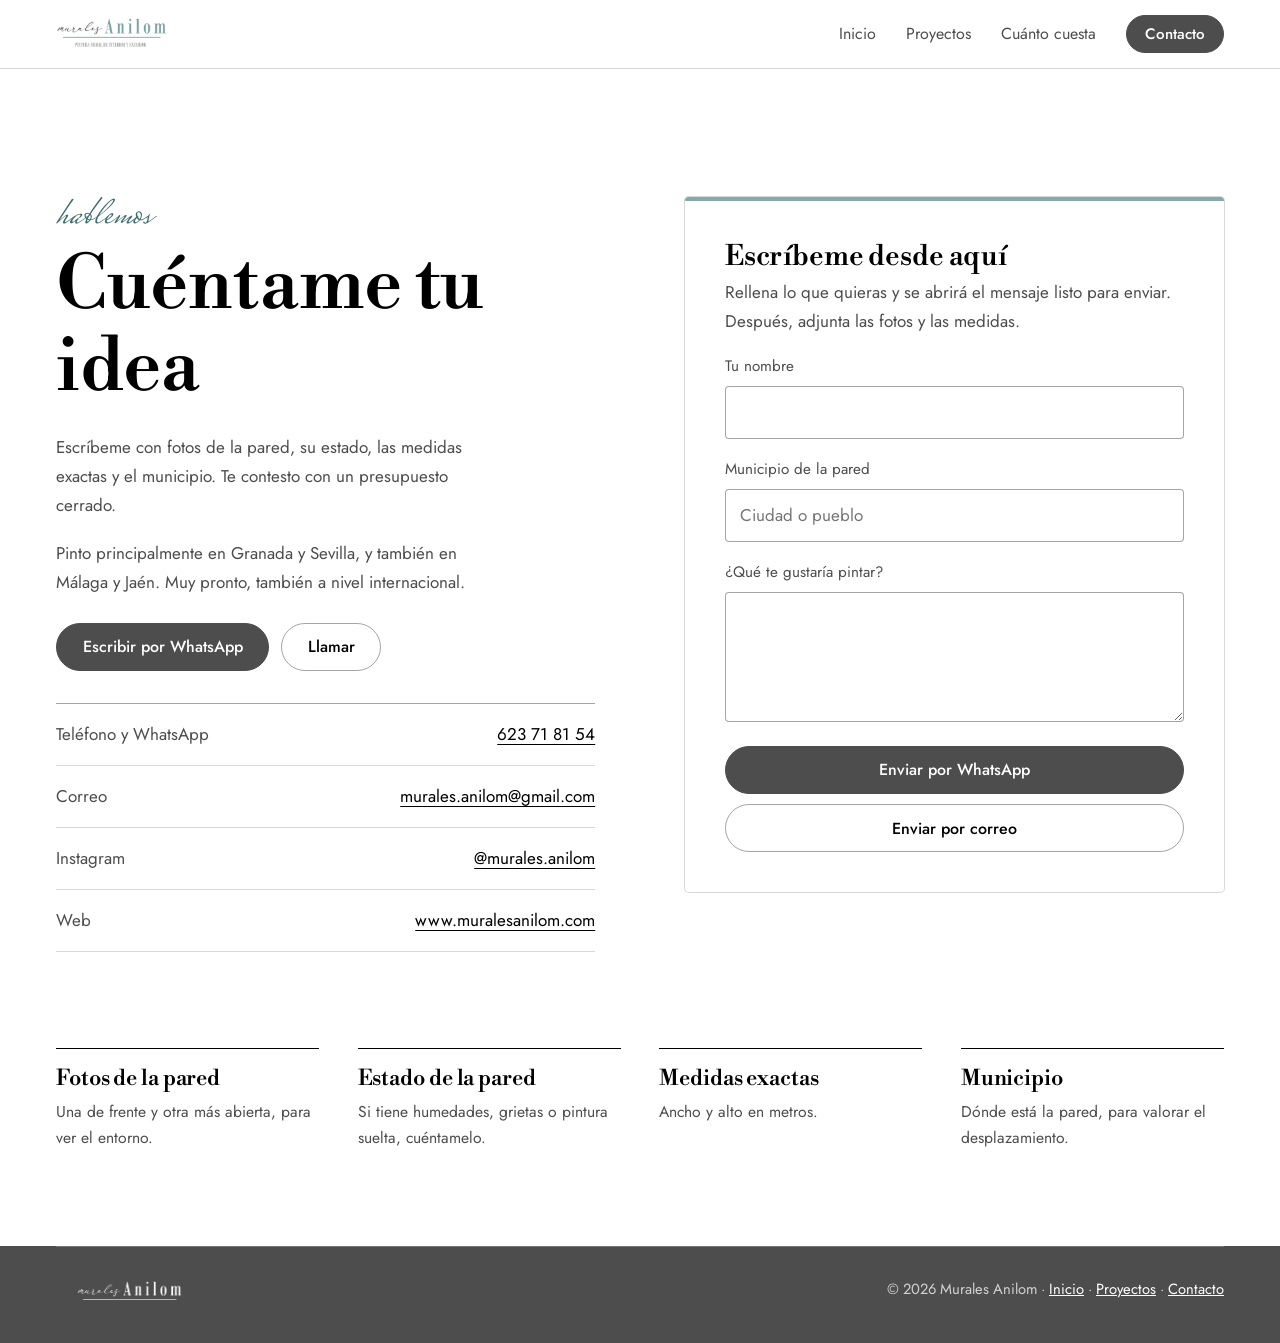
==== contacto/index.html @ 43f6f58d "Añadir web de Murales Anilom Co-Authored-By: Claude Opus 5.5 <noreply@anthropic.com>" ====
<!DOCTYPE html>
<html lang="es">
<head>
<meta charset="utf-8">
<meta name="viewport" content="width=device-width, initial-scale=1, viewport-fit=cover">
<meta name="color-scheme" content="light">
<title>Contacto · Murales Anilom</title>
<meta name="description" content="Pide presupuesto para tu mural en Granada, Sevilla, Málaga o Jaén: escribe por WhatsApp con fotos de la pared, su estado, las medidas exactas y el municipio.">
<link rel="canonical" href="https://www.muralesanilom.com/contacto/">
<meta property="og:type" content="website">
<meta property="og:locale" content="es_ES">
<meta property="og:site_name" content="Murales Anilom">
<meta property="og:title" content="Contacto · Murales Anilom">
<meta property="og:description" content="Pide presupuesto para tu mural en Granada, Sevilla, Málaga o Jaén: escribe por WhatsApp con fotos de la pared, su estado, las medidas exactas y el municipio.">
<meta property="og:url" content="https://www.muralesanilom.com/contacto/">
<meta property="og:image" content="https://www.muralesanilom.com/img/og.jpg">
<meta name="twitter:card" content="summary_large_image">
<link rel="icon" href="/favicon.ico" sizes="any">
<link rel="icon" type="image/png" sizes="32x32" href="/favicon-32.png">
<link rel="apple-touch-icon" href="/apple-touch-icon.png">
<link rel="preconnect" href="https://fonts.googleapis.com">
<link rel="preconnect" href="https://fonts.gstatic.com" crossorigin>
<link href="https://fonts.googleapis.com/css2?family=Libre+Bodoni:wght@400;500;600;700&family=Jost:wght@300;400;500;600&family=Mrs+Saint+Delafield&display=swap" rel="stylesheet">
<link rel="stylesheet" href="/assets/styles.css">
</head>
<body data-page="contacto">
<noscript><p style="padding:20px;text-align:center">Para ver las fotos y usar la calculadora necesitas activar JavaScript.</p></noscript>
<header class="site-header">
  <div class="wrap header-in">
    <a class="brand" href="/" aria-label="Murales Anilom, inicio">
      <img src="/img/logo.webp" alt="Murales Anilom · pintura mural de interior y exterior" width="110" height="38">
    </a>
    <button class="menu-btn" type="button" aria-expanded="false" aria-controls="nav">Menú</button>
    <nav class="nav" id="nav" aria-label="Principal">
      <a class="nav-link" href="/" data-nav="inicio">Inicio</a>
      <a class="nav-link" href="/proyectos/" data-nav="proyectos">Proyectos</a>
      <a class="nav-link" href="/#precio" data-nav="precio">Cuánto cuesta</a>
      <a class="btn btn-small" href="/contacto/" data-nav="contacto">Contacto</a>
    </nav>
  </div>
</header>
<main>
<div class="page" id="page-contacto">
  <section class="section" style="padding-bottom:clamp(48px,6vw,80px)">
    <div class="wrap">
      <div class="contact-page">
        <div>
          <span class="script" style="font-size:2.6rem;display:block;margin-bottom:6px" aria-hidden="true">hablemos</span>
          <h1 class="page-title" style="max-width:10ch">Cuéntame tu idea</h1>
          <p style="margin-top:24px;max-width:44ch">Escríbeme con fotos de la pared, su estado, las medidas exactas y el municipio. Te contesto con un presupuesto cerrado.</p>
<p style="max-width:44ch">Pinto principalmente en Granada y Sevilla, y también en Málaga y Jaén. Muy pronto, también a nivel internacional.</p>
          <div class="cta-row" style="margin-top:26px">
            <a class="btn" data-link="whatsapp" href="#" target="_blank" rel="noopener">Escribir por WhatsApp</a>
            <a class="btn btn-ghost" data-link="tel" href="#">Llamar</a>
          </div>
          <ul class="contact-list">
            <li><span>Teléfono y WhatsApp</span><a data-link="tel" data-text="telefono" href="#"></a></li>
            <li><span>Correo</span><a data-link="mail" data-text="email" href="#"></a></li>
            <li><span>Instagram</span><a data-link="instagram" data-text="instagramTxt" href="#" target="_blank" rel="noopener"></a></li>
            <li><span>Web</span><a data-link="web" data-text="web" href="#" target="_blank" rel="noopener"></a></li>
          </ul>
        </div>
        <form class="form-card" id="form-contacto" autocomplete="off" novalidate>
          <h3>Escríbeme desde aquí</h3>
          <p style="margin:6px 0 0">Rellena lo que quieras y se abrirá el mensaje listo para enviar. Después, adjunta las fotos y las medidas.</p>
          <div class="field"><label for="c-nombre">Tu nombre</label><input type="text" id="c-nombre" name="nombre"></div>
          <div class="field"><label for="c-lugar">Municipio de la pared</label><input type="text" id="c-lugar" name="lugar" placeholder="Ciudad o pueblo"></div>
          <div class="field"><label for="c-msg">¿Qué te gustaría pintar?</label><textarea id="c-msg" name="msg"></textarea></div>
          <div class="res-actions">
            <a class="btn" id="c-wa" href="#" target="_blank" rel="noopener">Enviar por WhatsApp</a>
            <a class="btn btn-ghost" id="c-mail" href="#">Enviar por correo</a>
          </div>
        </form>
      </div>
      <ul class="need">
        <li><h3>Fotos de la pared</h3><p>Una de frente y otra más abierta, para ver el entorno.</p></li>
        <li><h3>Estado de la pared</h3><p>Si tiene humedades, grietas o pintura suelta, cuéntamelo.</p></li>
        <li><h3>Medidas exactas</h3><p>Ancho y alto en metros.</p></li>
        <li><h3>Municipio</h3><p>Dónde está la pared, para valorar el desplazamiento.</p></li>
      </ul>
    </div>
  </section>
</div>
</main>
<footer class="site-footer">
  <div class="wrap foot-in">
    <img src="/img/logo_blanco.webp" loading="lazy" decoding="async" alt="Murales Anilom" width="140" height="34">
    <span>© 2026 Murales Anilom · <a href="/">Inicio</a> · <a href="/proyectos/">Proyectos</a> · <a href="/contacto/">Contacto</a></span>
  </div>
</footer>
<div class="lightbox" id="lightbox" role="dialog" aria-modal="true" aria-label="Foto ampliada" hidden>
  <button class="lb-btn lb-close" type="button" aria-label="Cerrar">×</button>
  <button class="lb-btn lb-prev" type="button" aria-label="Foto anterior">‹</button>
  <button class="lb-btn lb-next" type="button" aria-label="Foto siguiente">›</button>
  <figure><img alt=""><figcaption></figcaption></figure>
</div>
<script src="/assets/config.js"></script>
<script src="/assets/images.js"></script>
<script src="/assets/app.js"></script>
</body>
</html>
---- assets/styles.css ----
/* =========================================================
   Colores y tipografías. Paleta de marca: gris #4d4d4d,
   negro, azul #85aaaa, azul claro #deebef, blanco.
   ========================================================= */
*,*::before,*::after{box-sizing:border-box}
:root{
  box-sizing:border-box;
  padding-top:env(safe-area-inset-top,0px);
  padding-bottom:env(safe-area-inset-bottom,0px);
  color-scheme:light;
  --bg:#ffffff;
  --bg-alt:#deebef;
  --ink:#000000;
  --text:#4d4d4d;
  --primary:#85aaaa;          /* azul principal de la marca */
  --accent:#85aaaa;
  --accent-deep:#3f6e6e;      /* versión más oscura del azul, para textos pequeños */
  --line:rgba(77,77,77,.22);
  --line-strong:rgba(77,77,77,.5);
  --btn-bg:#4d4d4d;
  --btn-fg:#ffffff;
  --btn-hover:#000000;
  --header-bg:rgba(255,255,255,.95);
  --panel:#ffffff;
  --block-bg:#4d4d4d;
  --serif:"Libre Bodoni","Bodoni 72","Didot",Georgia,serif;
  --sans:"Jost","Avenir Next",system-ui,-apple-system,"Segoe UI",sans-serif;
  --script:"Mrs Saint Delafield","Segoe Script","Brush Script MT",cursive;
}
html{scroll-padding-top:calc(env(safe-area-inset-top,0px) + 80px)}
body{margin:0;background:var(--bg);color:var(--text);font:400 1.0625rem/1.7 var(--sans);-webkit-font-smoothing:antialiased}
body::before{content:"";position:fixed;inset:0 0 auto;height:env(safe-area-inset-top,0px);z-index:60;background:var(--header-bg)}
img,video{max-width:100%;display:block}
a{color:var(--accent-deep)}
h1,h2,h3{font-family:var(--serif);color:var(--ink);font-weight:500;line-height:1.12;margin:0;letter-spacing:-.005em}
h1{font-size:clamp(2.7rem,6.4vw,5.3rem)}
h2{font-size:clamp(2rem,4.4vw,3.3rem);max-width:19ch}
h3{font-size:clamp(1.4rem,2.2vw,1.75rem)}
p{margin:0 0 1.1em}
.wrap{width:min(1180px,100% - clamp(40px,10vw,112px));margin-inline:auto}
.script{font-family:var(--script);color:var(--accent-deep);font-weight:400;line-height:1}
:focus-visible{outline:2px solid var(--accent-deep);outline-offset:3px}
.page[hidden]{display:none !important}
main{position:relative;isolation:isolate}
.page-title{font-size:clamp(2.6rem,6vw,4.6rem);max-width:none}

/* ---------- Botones ---------- */
.btn{display:inline-flex;align-items:center;justify-content:center;gap:.5em;padding:.85em 1.6em;border-radius:999px;background:var(--btn-bg);color:var(--btn-fg);border:1.5px solid var(--btn-bg);font:500 1rem/1.2 var(--sans);text-decoration:none;cursor:pointer;transition:background-color .2s,color .2s,border-color .2s}
.btn:hover{background:var(--btn-hover);border-color:var(--btn-hover)}
.btn-ghost{background:transparent;color:var(--ink);border-color:var(--line-strong)}
.btn-ghost:hover{background:var(--ink);color:#fff;border-color:var(--ink)}
.btn-small{padding:.6em 1.2em;font-size:.95rem}

/* ---------- Cabecera ---------- */
.site-header{position:sticky;top:env(safe-area-inset-top,0px);z-index:50;background:var(--header-bg);backdrop-filter:blur(10px);-webkit-backdrop-filter:blur(10px);border-bottom:1px solid var(--line)}
.header-in{display:flex;align-items:center;justify-content:space-between;gap:20px;min-height:68px}
.brand img{height:38px;width:auto}
.nav{display:flex;align-items:center;gap:30px}
.nav a.nav-link{color:var(--text);text-decoration:none;font-size:1rem;padding:6px 0;border-bottom:1.5px solid transparent}
.nav a.nav-link:hover,.nav a.nav-link[aria-current="page"]{color:var(--ink);border-bottom-color:var(--primary)}
.menu-btn{display:none;background:none;border:1.5px solid var(--line-strong);border-radius:999px;color:var(--ink);font:500 .95rem var(--sans);padding:.5em 1.1em;cursor:pointer}
@media (max-width:900px){
  .menu-btn{display:inline-flex}
  .nav{position:absolute;left:0;right:0;top:100%;flex-direction:column;align-items:stretch;gap:0;background:var(--bg);border-bottom:1px solid var(--line);padding:8px clamp(20px,5vw,56px) 20px;display:none}
  .nav.open{display:flex}
  .nav a.nav-link{padding:14px 0;border-bottom:1px solid var(--line);font-size:1.1rem}
  .nav .btn{margin-top:16px}
}

/* ---------- Secciones ---------- */
.section{padding-block:clamp(72px,10vw,130px)}
.section-alt{background:var(--bg-alt)}
.section-head{margin-bottom:clamp(32px,5vw,56px)}
.section-head p.lead{max-width:56ch;margin-top:20px;font-size:1.15rem}

/* ---------- Portada ---------- */
.hero-grid{display:grid;grid-template-columns:minmax(0,5fr) minmax(0,7fr);min-height:clamp(480px,54vw,860px)}
.hero-text{display:flex;flex-direction:column;justify-content:center;
  padding:clamp(40px,6vw,80px) clamp(24px,4vw,56px) clamp(40px,6vw,80px) clamp(24px,6vw,128px)}
.hero-text h1{color:var(--primary);font-size:clamp(3rem,6.6vw,6.2rem);line-height:1;font-weight:600;letter-spacing:-.015em}
.hero-text .lead{font-size:clamp(1.1rem,1.5vw,1.25rem);max-width:38ch;margin:28px 0 32px}
.cta-row{display:flex;flex-wrap:wrap;gap:12px}
.hero-sign{display:block;font-size:2.6rem;margin-top:30px}
.hero-img{margin:0;position:relative;min-height:440px;background:var(--bg-alt)}
.hero-img img{position:absolute;inset:0;width:100%;height:100%;object-fit:cover;object-position:50% 28%}
.hero-card{position:absolute;left:clamp(-56px,-3.5vw,-24px);bottom:clamp(24px,5vw,56px);background:#fff;border-top:3px solid var(--primary);padding:14px 20px 14px;max-width:270px;font-size:.92rem;line-height:1.4}
.hero-card strong{display:block;font-family:var(--serif);font-weight:500;font-size:1.2rem;color:var(--ink);line-height:1.2;margin-bottom:2px}
.hero-strip{background:var(--bg-alt)}
.hero-strip ul{margin:0 auto;padding:0;list-style:none;display:flex;justify-content:space-between;width:min(1180px,100% - clamp(40px,10vw,112px))}
.hero-strip li{flex:1;text-align:center;padding:18px 12px;font-family:var(--serif);font-size:1.08rem;color:var(--ink);border-left:1px solid var(--line-strong)}
.hero-strip li:first-child{border-left:0}
@media (max-width:860px){
  .hero-grid{grid-template-columns:1fr;min-height:0}
  .hero-text{padding:48px clamp(20px,5vw,56px) 40px}
  .hero-img{min-height:0;aspect-ratio:4/5}
  .hero-card{left:16px;bottom:16px}
  .hero-strip ul{flex-wrap:wrap}
  .hero-strip li{flex:1 1 33%;border-left:0;padding:12px 8px;font-size:1rem}
}

/* ---------- Sobre ---------- */
.about-grid{display:grid;grid-template-columns:minmax(0,.85fr) minmax(0,1.15fr);gap:clamp(32px,7vw,110px);align-items:center}
.about-photo{margin:0}
.about-photo img{width:100%;aspect-ratio:3/4;object-fit:cover;object-position:60% 35%;border-radius:3px;background:var(--bg-alt)}
.about-photo figcaption{font-size:.9rem;margin-top:10px}
.about-text .isotipo{width:84px;height:84px;object-fit:contain;margin-bottom:22px}
.about-text h2{margin-bottom:28px}
.about-text p{max-width:54ch}
.about-text .mini{font-size:.98rem}
@media (max-width:860px){.about-grid{grid-template-columns:1fr}.about-photo{max-width:420px}}

/* ---------- Pintura decorativa ---------- */
.paint-grid{display:grid;grid-template-columns:minmax(0,1.2fr) minmax(0,.8fr);gap:clamp(32px,6vw,96px);align-items:start}
.areas{margin:0;padding:0;list-style:none;border-top:1px solid var(--line-strong)}
.areas li{display:flex;justify-content:space-between;align-items:baseline;gap:20px;padding:18px 0;border-bottom:1px solid var(--line)}
.areas h3{font-size:1.4rem}
.areas p{margin:0;text-align:right}
.areas li.nuevo{background:rgba(255,255,255,.6);padding-inline:16px;margin-inline:-16px}
.nuevo-tag{display:inline-block;vertical-align:middle;margin-left:10px;border:1.5px solid var(--accent-deep);color:var(--accent-deep);border-radius:999px;padding:.05em .75em;font:500 .8rem/1.6 var(--sans);letter-spacing:0}
.tecnicas{background:var(--panel);padding:clamp(24px,3.5vw,36px);border-radius:3px}
.tecnicas h3{margin-bottom:18px}
.tecnicas dt{font-family:var(--serif);color:var(--ink);font-size:1.2rem;margin-top:14px}
.tecnicas dt:first-of-type{margin-top:0}
.tecnicas dd{margin:2px 0 0}
@media (max-width:900px){.paint-grid{grid-template-columns:1fr}}
@media (max-width:520px){.areas li{flex-direction:column;gap:2px}.areas p{text-align:left}}

/* ---------- Cómo trabajo ---------- */
.steps{display:grid;grid-template-columns:repeat(3,minmax(0,1fr));gap:clamp(28px,4vw,56px);margin:0;padding:0;list-style:none;counter-reset:paso}
.steps li{border-top:1.5px solid var(--ink);padding-top:22px}
.steps li::before{counter-increment:paso;content:counter(paso);display:block;font-family:var(--serif);font-size:3.4rem;line-height:1;color:var(--primary);margin-bottom:14px}
.steps h3{margin-bottom:10px}
.steps p{margin:0 0 .9em}
@media (max-width:860px){.steps{grid-template-columns:1fr}}

/* ---------- Galerías de fotos ---------- */
.tile{position:relative;margin:0}
.tile button{position:absolute;inset:0;width:100%;height:100%;padding:0;border:0;background:var(--bg-alt);cursor:zoom-in;border-radius:3px;overflow:hidden}
.tile img,.tile video{width:100%;height:100%;object-fit:cover;object-position:var(--pos,50% 50%);border-radius:3px;background:var(--bg-alt)}
.tile.contain img{object-fit:contain;object-position:50% 50%}
.chip{position:absolute;left:10px;top:10px;background:var(--bg);color:var(--ink);font-size:.82rem;font-weight:500;padding:.25em .8em;border-radius:999px;pointer-events:none}

/* Inicio: 5 x 2 */
.mosaico{display:grid;grid-template-columns:repeat(5,minmax(0,1fr));gap:12px}
.mosaico .tile{aspect-ratio:4/5}
.more{margin-top:34px;display:flex;justify-content:center}
@media (max-width:900px){.mosaico{grid-template-columns:repeat(3,minmax(0,1fr))}}
@media (max-width:560px){.mosaico{grid-template-columns:repeat(2,minmax(0,1fr));gap:8px}}

/* Proyectos */
.filtros{display:flex;flex-wrap:wrap;gap:8px;margin-top:28px}
.filtros button{font:500 .95rem var(--sans);border:1.5px solid var(--line-strong);background:transparent;border-radius:999px;padding:.5em 1.3em;cursor:pointer;color:var(--text)}
.filtros button:hover{border-color:var(--ink);color:var(--ink)}
.filtros button[aria-pressed="true"]{background:var(--btn-bg);border-color:var(--btn-bg);color:#fff}
.proyecto{display:grid;grid-template-columns:minmax(0,.7fr) minmax(0,1.3fr);gap:clamp(24px,5vw,72px);padding-block:clamp(30px,4vw,52px);border-top:1px solid var(--line-strong)}
.proyecto[hidden]{display:none}
.proyecto-head{align-self:start;position:sticky;top:calc(env(safe-area-inset-top,0px) + 96px)}
.proyecto-head .meta{margin:10px 0 14px;display:flex;flex-wrap:wrap;align-items:center;gap:6px 10px;color:var(--accent-deep);font-weight:500}
.tag{display:inline-block;border:1.5px solid var(--accent-deep);border-radius:999px;padding:.05em .75em;font-size:.84rem;line-height:1.5}
.proyecto-head .texto{max-width:36ch;margin:0}
.destacados{margin:22px 0 0;max-width:36ch}
.destacados h4{margin:0 0 8px;font:600 .95rem var(--sans);color:var(--ink)}
.destacados ul{margin:0;padding:0;list-style:none;border-top:1px solid var(--line-strong)}
.destacados li{padding:7px 0;border-bottom:1px solid var(--line);font-size:.96rem}
.rejilla{display:grid;grid-template-columns:repeat(3,minmax(0,1fr));gap:10px}
.rejilla .tile{aspect-ratio:1/1}
.rejilla .tile.video{aspect-ratio:auto;grid-row:span 2}
.rejilla .tile.video video{position:absolute;inset:0}
@media (max-width:860px){.proyecto{grid-template-columns:1fr}.proyecto-head{position:static}}
@media (max-width:520px){.rejilla{grid-template-columns:repeat(2,minmax(0,1fr));gap:8px}}

/* Foto ampliada */
.lightbox{position:fixed;inset:0;z-index:100;background:rgba(0,0,0,.92);display:flex;align-items:center;justify-content:center;padding:clamp(12px,3vw,40px)}
.lightbox[hidden]{display:none}
.lightbox figure{margin:0;max-width:min(1100px,100%);max-height:100%;display:flex;flex-direction:column;align-items:center;gap:12px}
.lightbox img{max-height:calc(100vh - 120px);max-height:calc(100dvh - 120px);width:auto;max-width:100%;object-fit:contain;border-radius:2px}
.lightbox figcaption{color:#e8eef0;font-size:.95rem;text-align:center}
.lb-btn{position:absolute;background:rgba(255,255,255,.14);color:#fff;border:0;border-radius:999px;width:48px;height:48px;font-size:1.6rem;cursor:pointer;line-height:1}
.lb-btn:hover{background:rgba(255,255,255,.28)}
.lb-close{top:calc(env(safe-area-inset-top,0px) + 14px);right:14px}
.lb-prev{left:14px;top:50%;transform:translateY(-50%)}
.lb-next{right:14px;top:50%;transform:translateY(-50%)}

/* ---------- Precio ---------- */
.calc-form fieldset{border:0;margin:0;padding:0;min-width:0}
.calc-form legend{font-family:var(--serif);color:var(--ink);font-size:1.3rem;margin-bottom:12px;padding:0}
.calc-form legend.small{font-size:1.1rem;margin-bottom:8px}
.estilos-cuadros{display:grid;grid-template-columns:repeat(5,minmax(0,1fr));gap:14px}
.sq{position:relative;display:block}
.sq input{position:absolute;inset:0;opacity:0;margin:0;cursor:pointer;z-index:1}
.sq input:disabled{cursor:not-allowed}
.sq-body{display:block}
.sq-img{display:block;position:relative;aspect-ratio:1/1;border-radius:3px;overflow:hidden;transition:box-shadow .15s}
.sq-img img{position:absolute;inset:0;width:100%;height:100%;object-fit:cover;object-position:var(--pos,50% 50%)}
.sq input:checked+.sq-body .sq-img{box-shadow:0 0 0 3px var(--bg),0 0 0 5px var(--ink)}
.sq input:focus-visible+.sq-body .sq-img{outline:2px solid var(--accent-deep);outline-offset:4px}
.sq input:disabled+.sq-body{opacity:.45}
.sq strong{display:block;font-family:var(--serif);font-weight:500;font-size:1.1rem;color:var(--ink);margin-top:12px;line-height:1.2}
.sq small{display:block;font-size:.88rem;line-height:1.4;margin-top:3px}
.notice{font-size:.95rem;margin:14px 0 0;color:var(--accent-deep);font-weight:500;min-height:1.2em}
@media (max-width:760px){
  .estilos-cuadros{display:flex;overflow-x:auto;scroll-snap-type:x mandatory;gap:12px;padding:6px 6px 12px;margin:0 -6px;-webkit-overflow-scrolling:touch}
  .sq{flex:0 0 46%;scroll-snap-align:start}
}
.calc{display:grid;grid-template-columns:minmax(0,1fr) minmax(0,400px);gap:clamp(24px,4vw,56px);align-items:start;margin-top:clamp(28px,4vw,44px)}
.calc-row{display:flex;flex-wrap:wrap;gap:20px 36px;margin-bottom:28px}
.seg{display:inline-flex;flex-wrap:wrap;border:1.5px solid var(--line-strong);border-radius:999px;padding:2px;gap:2px;background:var(--panel)}
.seg label{position:relative}
.seg input{position:absolute;inset:0;opacity:0;margin:0;cursor:pointer}
.seg input:disabled{cursor:not-allowed}
.seg span{display:block;padding:.35em 1em;border-radius:999px;color:var(--text);font-size:.92rem}
.seg input:checked+span{background:var(--btn-bg);color:var(--btn-fg)}
.seg input:focus-visible+span{outline:2px solid var(--accent-deep);outline-offset:2px}
.seg input:disabled+span{opacity:.4}
.hint{font-size:.9rem;margin:10px 0 0;max-width:34ch;line-height:1.45}
.medidas{display:flex;flex-wrap:wrap;gap:16px;align-items:end}
.field{display:flex;flex-direction:column;gap:6px}
.field label{font-size:.95rem}
.field input[type=text],.field input[type=email],.field textarea{font:inherit;color:var(--ink);background:var(--panel);border:1.5px solid var(--line-strong);border-radius:4px;padding:.65em .85em;min-width:0;width:100%}
.medidas .field input[type=text]{width:7.5em}
.field textarea{min-height:130px;resize:vertical}
.times{padding-bottom:.7em}
.area-out{padding-bottom:.65em;font-size:.98rem}
.calc-result{background:var(--panel);border-radius:4px;padding:clamp(22px,3vw,34px);position:sticky;top:calc(env(safe-area-inset-top,0px) + 92px);border-top:4px solid var(--primary);box-shadow:0 0 0 1px var(--line)}
.calc-result h3{margin-bottom:6px}
.calc-result .sub{margin:0 0 4px;font-size:.98rem}
.totales{display:grid;grid-template-columns:1fr 1fr;gap:12px;margin:18px 0 6px}
.totales div{background:var(--bg-alt);border-radius:4px;padding:14px 16px;display:flex;flex-direction:column;gap:2px}
.totales span{font-size:.9rem}
.totales strong{font-family:var(--serif);font-weight:500;font-size:clamp(1.6rem,3vw,2.1rem);line-height:1.1;color:var(--ink)}
.iva{font-size:.9rem;margin:6px 0 16px}
.avisos{margin:0 0 20px;padding:0 0 0 1.1em;font-size:.93rem}
.avisos li{margin-bottom:6px}
.res-actions{display:grid;gap:10px}
.fine{font-size:.88rem;margin:16px 0 0}
.error{color:var(--ink);font-weight:500}
@media (max-width:960px){.calc{grid-template-columns:1fr}.calc-result{position:static}}

/* ---------- Contacto (página) ---------- */
.contact-page{display:grid;grid-template-columns:minmax(0,1fr) minmax(0,1fr);gap:clamp(32px,7vw,110px);align-items:start}
.contact-list{margin:32px 0 0;padding:0;list-style:none;border-top:1px solid var(--line-strong)}
.contact-list li{display:flex;justify-content:space-between;gap:16px;padding:16px 0;border-bottom:1px solid var(--line);flex-wrap:wrap}
.contact-list a{color:var(--ink);text-underline-offset:4px}
.contact-list a:hover{color:var(--accent-deep)}
.form-card{background:var(--panel);padding:clamp(24px,3.5vw,40px);border-radius:4px;border-top:4px solid var(--primary);box-shadow:0 0 0 1px var(--line)}
.form-card h3{margin-bottom:6px}
.form-card .field{margin-top:18px}
.form-card .res-actions{margin-top:24px}
.need{display:grid;grid-template-columns:repeat(4,minmax(0,1fr));gap:clamp(20px,3vw,40px);margin-top:clamp(56px,8vw,96px);padding:0;list-style:none}
.need li{border-top:1.5px solid var(--ink);padding-top:18px}
.need h3{font-size:1.35rem;margin-bottom:8px}
.need p{margin:0;font-size:.98rem}
@media (max-width:960px){.need{grid-template-columns:repeat(2,minmax(0,1fr))}}
@media (max-width:860px){.contact-page{grid-template-columns:1fr}}
@media (max-width:480px){.need{grid-template-columns:1fr}}

/* ---------- Sección de contacto (bloque oscuro) y pie ---------- */
.contact-dark{background:var(--block-bg);color:#fff;padding-block:clamp(72px,10vw,130px)}
.contact-dark h2{color:#fff;max-width:14ch}
.contact-dark .script{color:var(--primary);font-size:2.6rem;display:block;margin-bottom:6px}
.cd-grid{display:grid;grid-template-columns:minmax(0,1fr) minmax(0,1fr);gap:clamp(32px,7vw,110px);align-items:start}
.contact-dark p{color:rgba(255,255,255,.88)}
.contact-dark .btn{background:#fff;color:#000;border-color:#fff}
.contact-dark .btn:hover{background:var(--primary);border-color:var(--primary)}
.contact-dark .btn-ghost{background:transparent;color:#fff;border-color:rgba(255,255,255,.6)}
.contact-dark .btn-ghost:hover{background:#fff;color:#000}
.clist-dark{margin:0;padding:0;list-style:none;border-top:1px solid rgba(255,255,255,.4)}
.clist-dark li{display:flex;justify-content:space-between;gap:16px;padding:16px 0;border-bottom:1px solid rgba(255,255,255,.22);flex-wrap:wrap}
.clist-dark span{color:rgba(255,255,255,.72)}
.clist-dark a{color:#fff;text-underline-offset:4px}
.clist-dark a:hover{color:var(--primary)}
.contact-dark .cta-row{margin-top:30px}
@media (max-width:860px){.cd-grid{grid-template-columns:1fr}}
footer.site-footer{position:relative;z-index:5;clear:both;background:var(--block-bg);color:rgba(255,255,255,.75);padding:0 0 calc(36px + env(safe-area-inset-bottom,0px));font-size:.92rem}
.foot-in{display:flex;flex-wrap:wrap;justify-content:space-between;align-items:center;gap:16px;border-top:1px solid rgba(255,255,255,.22);padding-top:26px}
.foot-in img{height:34px;width:auto}
.foot-in a{color:#fff}
noscript p{padding:20px;text-align:center}

/* Desplazamiento suave entre secciones */
@media (prefers-reduced-motion:no-preference){html{scroll-behavior:smooth}}
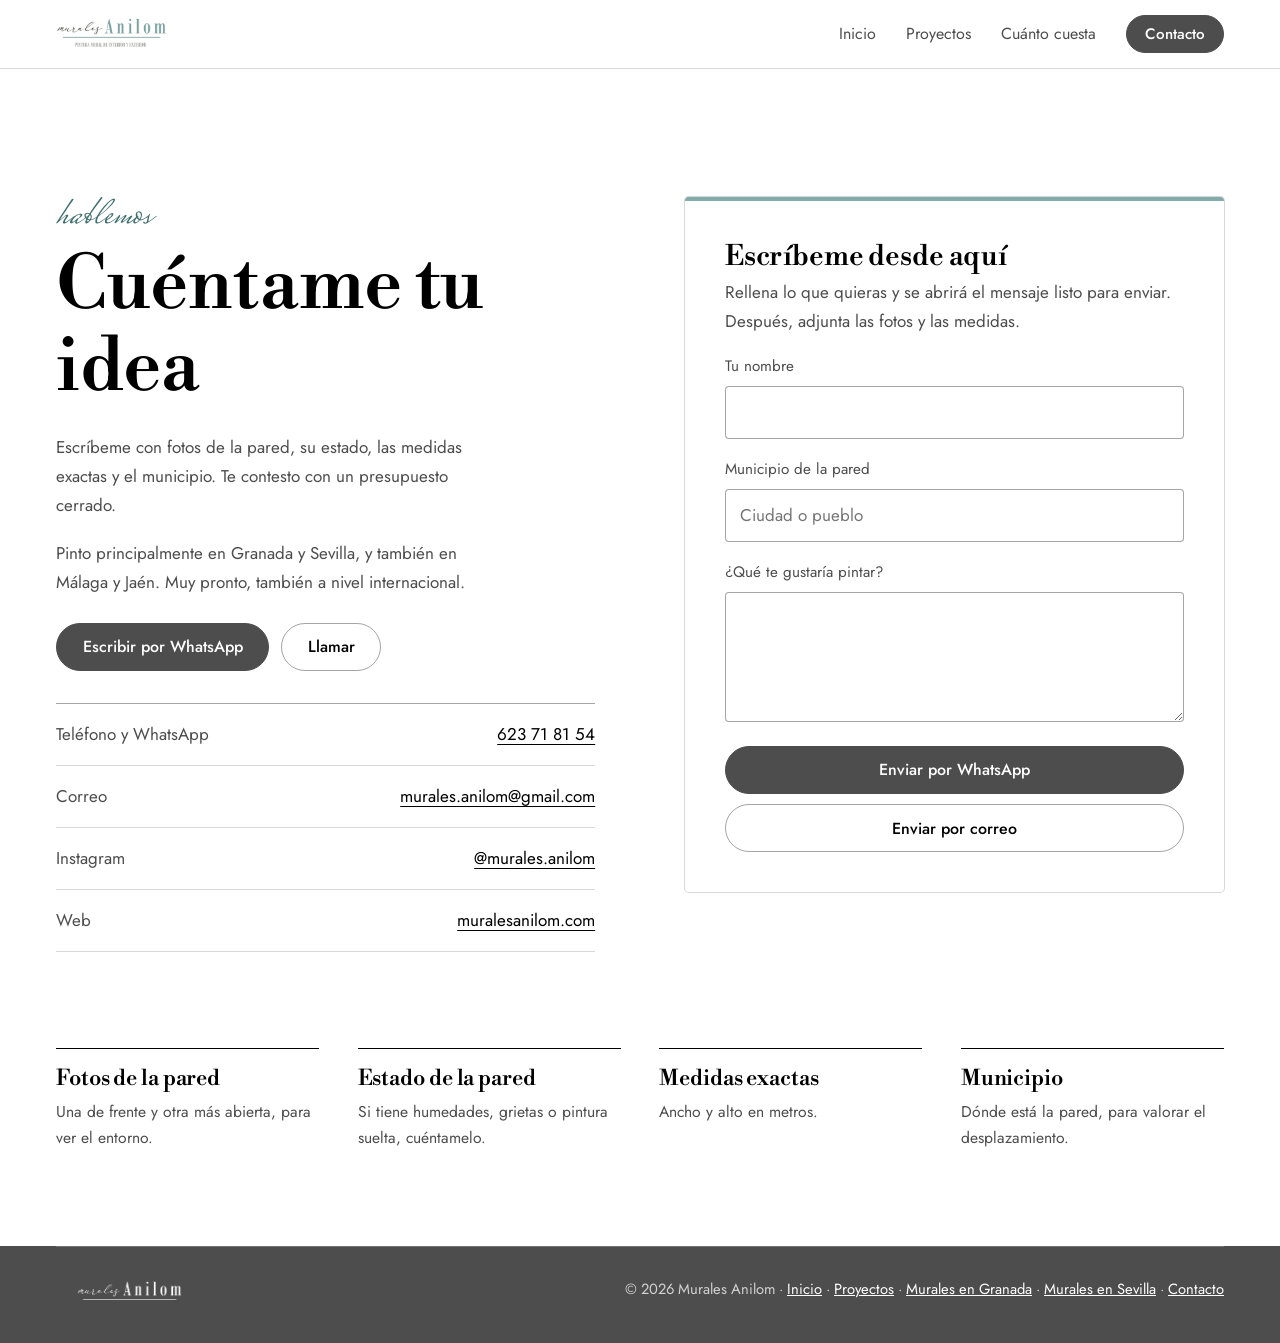
==== commit ceeb0426: "SEO: páginas de murales en Granada y Sevilla - Nuevas páginas /murales-granada/ y /murales-sevilla/ " ====
--- a/contacto/index.html
+++ b/contacto/index.html
@@ -6,36 +6,36 @@
 <meta name="color-scheme" content="light">
 <title>Contacto · Murales Anilom</title>
 <meta name="description" content="Pide presupuesto para tu mural en Granada, Sevilla, Málaga o Jaén: escribe por WhatsApp con fotos de la pared, su estado, las medidas exactas y el municipio.">
-<link rel="canonical" href="https://www.muralesanilom.com/contacto/">
+<link rel="canonical" href="https://muralesanilom.com/contacto/">
 <meta property="og:type" content="website">
 <meta property="og:locale" content="es_ES">
 <meta property="og:site_name" content="Murales Anilom">
 <meta property="og:title" content="Contacto · Murales Anilom">
 <meta property="og:description" content="Pide presupuesto para tu mural en Granada, Sevilla, Málaga o Jaén: escribe por WhatsApp con fotos de la pared, su estado, las medidas exactas y el municipio.">
-<meta property="og:url" content="https://www.muralesanilom.com/contacto/">
-<meta property="og:image" content="https://www.muralesanilom.com/img/og.jpg">
+<meta property="og:url" content="https://muralesanilom.com/contacto/">
+<meta property="og:image" content="https://muralesanilom.com/img/og.jpg">
 <meta name="twitter:card" content="summary_large_image">
-<link rel="icon" href="/favicon.ico" sizes="any">
-<link rel="icon" type="image/png" sizes="32x32" href="/favicon-32.png">
-<link rel="apple-touch-icon" href="/apple-touch-icon.png">
+<link rel="icon" href="../favicon.ico" sizes="any">
+<link rel="icon" type="image/png" sizes="32x32" href="../favicon-32.png">
+<link rel="apple-touch-icon" href="../apple-touch-icon.png">
 <link rel="preconnect" href="https://fonts.googleapis.com">
 <link rel="preconnect" href="https://fonts.gstatic.com" crossorigin>
 <link href="https://fonts.googleapis.com/css2?family=Libre+Bodoni:wght@400;500;600;700&family=Jost:wght@300;400;500;600&family=Mrs+Saint+Delafield&display=swap" rel="stylesheet">
-<link rel="stylesheet" href="/assets/styles.css">
+<link rel="stylesheet" href="../assets/styles.css">
 </head>
 <body data-page="contacto">
 <noscript><p style="padding:20px;text-align:center">Para ver las fotos y usar la calculadora necesitas activar JavaScript.</p></noscript>
 <header class="site-header">
   <div class="wrap header-in">
-    <a class="brand" href="/" aria-label="Murales Anilom, inicio">
-      <img src="/img/logo.webp" alt="Murales Anilom · pintura mural de interior y exterior" width="110" height="38">
+    <a class="brand" href="../" aria-label="Murales Anilom, inicio">
+      <img src="../img/logo.webp" alt="Murales Anilom · pintura mural de interior y exterior" width="110" height="38">
     </a>
     <button class="menu-btn" type="button" aria-expanded="false" aria-controls="nav">Menú</button>
     <nav class="nav" id="nav" aria-label="Principal">
-      <a class="nav-link" href="/" data-nav="inicio">Inicio</a>
-      <a class="nav-link" href="/proyectos/" data-nav="proyectos">Proyectos</a>
-      <a class="nav-link" href="/#precio" data-nav="precio">Cuánto cuesta</a>
-      <a class="btn btn-small" href="/contacto/" data-nav="contacto">Contacto</a>
+      <a class="nav-link" href="../" data-nav="inicio">Inicio</a>
+      <a class="nav-link" href="../proyectos/" data-nav="proyectos">Proyectos</a>
+      <a class="nav-link" href="../#precio" data-nav="precio">Cuánto cuesta</a>
+      <a class="btn btn-small" href="../contacto/" data-nav="contacto">Contacto</a>
     </nav>
   </div>
 </header>
@@ -84,8 +84,8 @@
 </main>
 <footer class="site-footer">
   <div class="wrap foot-in">
-    <img src="/img/logo_blanco.webp" loading="lazy" decoding="async" alt="Murales Anilom" width="140" height="34">
-    <span>© 2026 Murales Anilom · <a href="/">Inicio</a> · <a href="/proyectos/">Proyectos</a> · <a href="/contacto/">Contacto</a></span>
+    <img src="../img/logo_blanco.webp" loading="lazy" decoding="async" alt="Murales Anilom" width="140" height="34">
+    <span>© 2026 Murales Anilom · <a href="../">Inicio</a> · <a href="../proyectos/">Proyectos</a> · <a href="../murales-granada/">Murales en Granada</a> · <a href="../murales-sevilla/">Murales en Sevilla</a> · <a href="../contacto/">Contacto</a></span>
   </div>
 </footer>
 <div class="lightbox" id="lightbox" role="dialog" aria-modal="true" aria-label="Foto ampliada" hidden>
@@ -94,8 +94,8 @@
   <button class="lb-btn lb-next" type="button" aria-label="Foto siguiente">›</button>
   <figure><img alt=""><figcaption></figcaption></figure>
 </div>
-<script src="/assets/config.js"></script>
-<script src="/assets/images.js"></script>
-<script src="/assets/app.js"></script>
+<script src="../assets/config.js"></script>
+<script src="../assets/images.js"></script>
+<script src="../assets/app.js"></script>
 </body>
 </html>
--- a/assets/styles.css
+++ b/assets/styles.css
@@ -43,6 +43,21 @@
 .page[hidden]{display:none !important}
 main{position:relative;isolation:isolate}
 .page-title{font-size:clamp(2.6rem,6vw,4.6rem);max-width:none}
+/* Páginas de ciudad */
+.migas{font-size:.92rem;margin-bottom:18px;color:var(--text)}
+.migas a{color:var(--accent-deep)}
+.ciudad-lead{max-width:60ch;margin:22px 0 30px;font-size:1.15rem}
+.ciudad-p{max-width:60ch;margin:18px 0 0}
+.ciudad-dos{display:grid;grid-template-columns:repeat(2,minmax(0,1fr));gap:clamp(32px,6vw,96px)}
+.zonas{margin:18px 0 0;padding:0;list-style:none;display:flex;flex-wrap:wrap;gap:8px}
+.zonas li{border:1.5px solid var(--line-strong);border-radius:999px;padding:.2em .9em;font-size:.92rem;background:var(--panel)}
+.faq>*{max-width:820px}
+.faq h2{margin-bottom:24px}
+.faq details{border-top:1px solid var(--line-strong);padding:16px 0}
+.faq details:last-child{border-bottom:1px solid var(--line-strong)}
+.faq summary{cursor:pointer;font-family:var(--serif);font-size:1.25rem;color:var(--ink);list-style-position:outside}
+.faq details p{margin:12px 0 0;max-width:65ch}
+@media (max-width:860px){.ciudad-dos{grid-template-columns:1fr}}
 
 /* ---------- Botones ---------- */
 .btn{display:inline-flex;align-items:center;justify-content:center;gap:.5em;padding:.85em 1.6em;border-radius:999px;background:var(--btn-bg);color:var(--btn-fg);border:1.5px solid var(--btn-bg);font:500 1rem/1.2 var(--sans);text-decoration:none;cursor:pointer;transition:background-color .2s,color .2s,border-color .2s}
@@ -72,18 +87,23 @@
 .section-alt{background:var(--bg-alt)}
 .section-head{margin-bottom:clamp(32px,5vw,56px)}
 .section-head p.lead{max-width:56ch;margin-top:20px;font-size:1.15rem}
+.section-head-2{display:grid;grid-template-columns:auto minmax(0,1fr);gap:clamp(24px,4vw,48px);align-items:center}
+.section-head-2 p.lead{margin:0;font-size:1.06rem}
+@media (max-width:860px){.section-head-2{grid-template-columns:1fr;gap:0}.section-head-2 p.lead{margin-top:20px}}
 
 /* ---------- Portada ---------- */
-.hero-grid{display:grid;grid-template-columns:minmax(0,5fr) minmax(0,7fr);min-height:clamp(480px,54vw,860px)}
+.hero-grid{display:grid;grid-template-columns:minmax(0,1fr) auto;align-items:center;gap:clamp(24px,5vw,96px);min-height:clamp(480px,48vw,760px);padding-inline:clamp(20px,13.75vw,264px)}
 .hero-text{display:flex;flex-direction:column;justify-content:center;
-  padding:clamp(40px,6vw,80px) clamp(24px,4vw,56px) clamp(40px,6vw,80px) clamp(24px,6vw,128px)}
-.hero-text h1{color:var(--primary);font-size:clamp(3rem,6.6vw,6.2rem);line-height:1;font-weight:600;letter-spacing:-.015em}
+  padding:clamp(40px,6vw,80px) 0}
+.hero-text h1{color:var(--primary);font-size:clamp(2.8rem,5.15vw,6.2rem);line-height:1;font-weight:600;letter-spacing:-.015em}
 .hero-text .lead{font-size:clamp(1.1rem,1.5vw,1.25rem);max-width:38ch;margin:28px 0 32px}
 .cta-row{display:flex;flex-wrap:wrap;gap:12px}
 .hero-sign{display:block;font-size:2.6rem;margin-top:30px}
-.hero-img{margin:0;position:relative;min-height:440px;background:var(--bg-alt)}
-.hero-img img{position:absolute;inset:0;width:100%;height:100%;object-fit:cover;object-position:50% 28%}
-.hero-card{position:absolute;left:clamp(-56px,-3.5vw,-24px);bottom:clamp(24px,5vw,56px);background:#fff;border-top:3px solid var(--primary);padding:14px 20px 14px;max-width:270px;font-size:.92rem;line-height:1.4}
+/* Portada: la imagen del Malecón de fondo y el vídeo centrado encima */
+.hero-img{margin:clamp(24px,2.35vw,45px) 0;position:relative;width:clamp(300px,44.7vw,860px);aspect-ratio:1920/1497}
+.hero-img .hero-fondo{position:absolute;inset:0;width:100%;height:100%;object-fit:cover;border-radius:3px}
+.hero-img video{position:absolute;top:50%;left:50%;transform:translate(-50%,-50%);height:95.5%;aspect-ratio:9/16;object-fit:cover;object-position:50% 28%;border-radius:3px;background:var(--bg-alt);box-shadow:0 4px 14px rgba(0,0,0,.18)}
+.hero-card{position:absolute;right:2%;bottom:1.8%;background:#fff;border-top:3px solid var(--primary);padding:14px 20px 14px;max-width:270px;font-size:.92rem;line-height:1.4}
 .hero-card strong{display:block;font-family:var(--serif);font-weight:500;font-size:1.2rem;color:var(--ink);line-height:1.2;margin-bottom:2px}
 .hero-strip{background:var(--bg-alt)}
 .hero-strip ul{margin:0 auto;padding:0;list-style:none;display:flex;justify-content:space-between;width:min(1180px,100% - clamp(40px,10vw,112px))}
@@ -91,9 +111,10 @@
 .hero-strip li:first-child{border-left:0}
 @media (max-width:860px){
   .hero-grid{grid-template-columns:1fr;min-height:0}
-  .hero-text{padding:48px clamp(20px,5vw,56px) 40px}
-  .hero-img{min-height:0;aspect-ratio:4/5}
-  .hero-card{left:16px;bottom:16px}
+  .hero-grid{padding-inline:clamp(20px,5vw,56px)}
+  .hero-text{padding:48px 0 0}
+  .hero-img{margin:0 0 40px;width:100%}
+  .hero-card{right:8px;bottom:8px;max-width:220px;padding:10px 14px;font-size:.85rem}
   .hero-strip ul{flex-wrap:wrap}
   .hero-strip li{flex:1 1 33%;border-left:0;padding:12px 8px;font-size:1rem}
 }
@@ -162,10 +183,11 @@
 .destacados h4{margin:0 0 8px;font:600 .95rem var(--sans);color:var(--ink)}
 .destacados ul{margin:0;padding:0;list-style:none;border-top:1px solid var(--line-strong)}
 .destacados li{padding:7px 0;border-bottom:1px solid var(--line);font-size:.96rem}
-.rejilla{display:grid;grid-template-columns:repeat(3,minmax(0,1fr));gap:10px}
+.rejilla{display:grid;grid-template-columns:repeat(3,minmax(0,1fr));grid-auto-flow:dense;gap:10px}
 .rejilla .tile{aspect-ratio:1/1}
-.rejilla .tile.video{aspect-ratio:auto;grid-row:span 2}
+.rejilla .tile.video{aspect-ratio:.488;grid-row:span 2}
 .rejilla .tile.video video{position:absolute;inset:0}
+.rejilla .tile.video.horizontal{aspect-ratio:2.05;grid-row:auto;grid-column:span 2}
 @media (max-width:860px){.proyecto{grid-template-columns:1fr}.proyecto-head{position:static}}
 @media (max-width:520px){.rejilla{grid-template-columns:repeat(2,minmax(0,1fr));gap:8px}}
 
@@ -202,8 +224,6 @@
   .estilos-cuadros{display:flex;overflow-x:auto;scroll-snap-type:x mandatory;gap:12px;padding:6px 6px 12px;margin:0 -6px;-webkit-overflow-scrolling:touch}
   .sq{flex:0 0 46%;scroll-snap-align:start}
 }
-.calc{display:grid;grid-template-columns:minmax(0,1fr) minmax(0,400px);gap:clamp(24px,4vw,56px);align-items:start;margin-top:clamp(28px,4vw,44px)}
-.calc-row{display:flex;flex-wrap:wrap;gap:20px 36px;margin-bottom:28px}
 .seg{display:inline-flex;flex-wrap:wrap;border:1.5px solid var(--line-strong);border-radius:999px;padding:2px;gap:2px;background:var(--panel)}
 .seg label{position:relative}
 .seg input{position:absolute;inset:0;opacity:0;margin:0;cursor:pointer}
@@ -218,23 +238,169 @@
 .field label{font-size:.95rem}
 .field input[type=text],.field input[type=email],.field textarea{font:inherit;color:var(--ink);background:var(--panel);border:1.5px solid var(--line-strong);border-radius:4px;padding:.65em .85em;min-width:0;width:100%}
 .medidas .field input[type=text]{width:7.5em}
+.field.igual{flex-direction:row;align-items:center;gap:10px}
+.field.igual input[type=text]{width:5.5em}
 .field textarea{min-height:130px;resize:vertical}
 .times{padding-bottom:.7em}
 .area-out{padding-bottom:.65em;font-size:.98rem}
-.calc-result{background:var(--panel);border-radius:4px;padding:clamp(22px,3vw,34px);position:sticky;top:calc(env(safe-area-inset-top,0px) + 92px);border-top:4px solid var(--primary);box-shadow:0 0 0 1px var(--line)}
-.calc-result h3{margin-bottom:6px}
-.calc-result .sub{margin:0 0 4px;font-size:.98rem}
-.totales{display:grid;grid-template-columns:1fr 1fr;gap:12px;margin:18px 0 6px}
-.totales div{background:var(--bg-alt);border-radius:4px;padding:14px 16px;display:flex;flex-direction:column;gap:2px}
-.totales span{font-size:.9rem}
-.totales strong{font-family:var(--serif);font-weight:500;font-size:clamp(1.6rem,3vw,2.1rem);line-height:1.1;color:var(--ink)}
 .iva{font-size:.9rem;margin:6px 0 16px}
 .avisos{margin:0 0 20px;padding:0 0 0 1.1em;font-size:.93rem}
 .avisos li{margin-bottom:6px}
 .res-actions{display:grid;gap:10px}
 .fine{font-size:.88rem;margin:16px 0 0}
 .error{color:var(--ink);font-weight:500}
-@media (max-width:960px){.calc{grid-template-columns:1fr}.calc-result{position:static}}
+/* ---------- Simulador ---------- */
+/* Simulador: la vista a la izquierda; el formulario y el presupuesto a la derecha */
+.sim{display:grid;grid-template-columns:minmax(0,1.4fr) minmax(0,1fr);gap:clamp(24px,3vw,36px);align-items:start}
+.sim-vista{grid-column:1;grid-row:1 / span 2;position:sticky;top:calc(env(safe-area-inset-top,0px) + 92px)}
+.sim-panel,.sim-res{grid-column:2}
+.sim-stage{position:relative;width:100%;max-width:calc((100vh - 250px) * var(--ar,1));max-width:calc((100svh - 250px) * var(--ar,1));margin:0 auto;overflow:hidden;border-radius:4px;background:var(--bg-alt);box-shadow:0 0 0 1px var(--line);container-type:inline-size;user-select:none;-webkit-user-select:none}
+.sim [hidden]{display:none!important}
+.sim-l{position:absolute;inset:0;pointer-events:none}
+.sim-l>svg{position:absolute;inset:0;width:100%;height:100%;display:block}
+/* fondo de la escena: la persiana se monta en 9 trozos para que pueda crecer con el mural */
+.sim-fondo,.sim-tex{background:center/100% 100% no-repeat;border:0 solid transparent;border-image-slice:214 112 174 113 fill;border-image-repeat:round stretch}
+.sim-mural{position:absolute;overflow:hidden;isolation:isolate}
+.sim-dentro{position:absolute;inset:0}
+.sim-mural img{position:absolute;inset:0;width:100%;height:100%;object-fit:cover}
+.sim-relleno{position:absolute;inset:0;opacity:.45;display:none}
+[data-escena=cristal] .sim-relleno{display:none!important}
+/* Mural entero: se ve completo, con fondo pintado alrededor y bordes que se funden con la pared */
+[data-ajuste=entero] .sim-relleno{display:block}
+[data-ajuste=entero] .sim-mural{-webkit-mask-image:linear-gradient(90deg,transparent,#000 6%,#000 94%,transparent),linear-gradient(transparent,#000 6%,#000 94%,transparent);-webkit-mask-composite:source-in;mask-image:linear-gradient(90deg,transparent,#000 6%,#000 94%,transparent),linear-gradient(transparent,#000 6%,#000 94%,transparent);mask-composite:intersect}
+[data-ajuste=entero] .sim-dentro{-webkit-mask-image:linear-gradient(90deg,transparent,#000 12%,#000 88%,transparent),linear-gradient(transparent,#000 12%,#000 88%,transparent);-webkit-mask-composite:source-in;mask-image:linear-gradient(90deg,transparent,#000 12%,#000 88%,transparent),linear-gradient(transparent,#000 12%,#000 88%,transparent);mask-composite:intersect}
+.sim-boceto{filter:grayscale(1) contrast(1.6) brightness(1.25);opacity:.6}
+.sim-color.pintando{-webkit-mask-image:linear-gradient(100deg,#000 40%,rgba(0,0,0,.35) 48%,transparent 56%);mask-image:linear-gradient(100deg,#000 40%,rgba(0,0,0,.35) 48%,transparent 56%);-webkit-mask-size:300% 100%;mask-size:300% 100%;animation:sim-pintar 1.8s cubic-bezier(.5,0,.4,1) both}
+@keyframes sim-pintar{from{-webkit-mask-position:100% 0;mask-position:100% 0}to{-webkit-mask-position:0 0;mask-position:0 0}}
+.sim-tex{position:absolute;mix-blend-mode:multiply}
+.sim-persona{position:absolute;z-index:1;aspect-ratio:208/640;opacity:.88;pointer-events:none}
+.sim-persona img{width:100%;height:100%;display:block}
+.sim-persona span{position:absolute;right:100%;top:0;margin-right:4px;font:500 clamp(10px,1.7cqw,13px)/1.3 var(--sans);white-space:nowrap;background:rgba(255,255,255,.88);color:var(--ink);padding:1px 6px;border-radius:2px}
+.sim-guia{position:absolute;z-index:3;outline:1.5px dashed rgba(255,255,255,.95);box-shadow:0 0 0 1px rgba(0,0,0,.35);cursor:grab;touch-action:none;transition:opacity .3s}
+.sim-guia.activa{cursor:grabbing}
+.sim-guia:focus-visible{outline:2px solid #fff;box-shadow:0 0 0 4px var(--accent-deep)}
+.sim-cota{position:absolute;font:500 clamp(11px,1.8cqw,14px)/1 var(--sans);color:#fff;background:rgba(0,0,0,.62);padding:4px 8px;border-radius:999px;white-space:nowrap;pointer-events:none}
+.sim-cota-w{left:50%;top:8px;transform:translateX(-50%)}
+.sim-cota-w::before{content:"↔ "}
+.sim-cota-h{left:8px;top:50%;transform:translateY(-50%)}
+.sim-cota-h::before{content:"↕ "}
+.sim-asa{position:absolute;right:-12px;bottom:-12px;width:24px;height:24px;border-radius:50%;background:#fff;box-shadow:0 0 0 2px var(--ink),0 2px 8px rgba(0,0,0,.3);cursor:nwse-resize}
+.sim-asa::before{content:"";position:absolute;inset:-10px}
+.comparando .sim-guia{opacity:0;pointer-events:none}
+.sim-corte{position:absolute;inset:0;z-index:4;display:none}
+.comparando .sim-corte{display:block}
+.sim-corte input{position:absolute;inset:0;width:100%;height:100%;margin:0;opacity:0;cursor:ew-resize}
+.sim-corte::after{content:"";position:absolute;top:0;bottom:0;left:var(--corte,50%);width:3px;margin-left:-1.5px;background:#fff;box-shadow:0 0 0 1px rgba(0,0,0,.3);pointer-events:none}
+.sim-corte::before{content:"⇆";position:absolute;z-index:1;top:50%;left:var(--corte,50%);width:40px;height:40px;margin:-20px 0 0 -20px;display:grid;place-items:center;border-radius:50%;background:#fff;color:var(--ink);font-size:20px;box-shadow:0 2px 10px rgba(0,0,0,.3);pointer-events:none}
+.sim-corte:focus-within::before{box-shadow:0 0 0 3px var(--accent-deep)}
+.sim-corte b{position:absolute;top:10px;font:500 .8rem/1 var(--sans);background:rgba(0,0,0,.6);color:#fff;padding:5px 10px;border-radius:999px;pointer-events:none}
+.sim-corte b:first-of-type{left:10px}
+.sim-corte b:last-of-type{right:10px}
+.sim-chip{position:absolute;right:10px;bottom:10px;z-index:4;border:0;border-radius:999px;background:#fff;color:var(--ink);font:600 clamp(.85rem,2.2cqw,1.05rem)/1 var(--sans);padding:.65em 1.05em;box-shadow:0 4px 14px rgba(0,0,0,.2);cursor:pointer}
+.sim-chip small,.sim-chip span{font-weight:400;color:var(--text)}
+.sim-tools{display:flex;flex-wrap:wrap;gap:8px;justify-content:center;margin-top:14px}
+.sim-tool{display:inline-flex;align-items:center;gap:6px;font:500 .88rem/1 var(--sans);color:var(--ink);background:var(--panel);border:1.5px solid var(--line-strong);border-radius:999px;padding:.55em .95em;cursor:pointer;transition:background-color .2s,color .2s,border-color .2s}
+.sim-tool svg{width:17px;height:17px;flex:none}
+.sim-tool:hover{border-color:var(--ink)}
+.sim-tool[aria-pressed=true]{background:var(--btn-bg);border-color:var(--btn-bg);color:#fff}
+.sim-tool:disabled{opacity:.5;cursor:progress}
+.sim-tip{text-align:center;font-size:.88rem;margin:10px 0 0}
+/* Tarjetas del formulario y del presupuesto */
+.sim-panel,.ticket{background:var(--panel);border-radius:4px;border-top:3px solid var(--line);box-shadow:0 0 0 1px var(--line)}
+.sim-panel{padding:clamp(18px,2vw,24px) clamp(18px,2vw,24px) 24px}
+.sim-steps{display:grid;grid-template-columns:repeat(3,minmax(0,1fr));gap:4px;margin:0 0 30px}
+.sim-steps button{display:flex;align-items:center;gap:10px;background:none;border:0;border-bottom:2px solid var(--line);padding:4px 0 12px;font:400 .95rem/1.2 var(--sans);color:var(--text);cursor:pointer;text-align:left}
+.sim-steps b{flex:none;display:grid;place-items:center;width:28px;height:28px;border-radius:50%;background:var(--primary);color:#fff;font-weight:500;font-size:.85rem;transition:background-color .2s}
+.sim-steps .actual{color:var(--ink);font-weight:500;border-bottom-color:var(--ink)}
+.sim-steps .actual b{background:var(--ink)}
+@media (max-width:480px){.sim-steps button:not(.actual) span{display:none}}
+.sim-paso-n{margin:0 0 4px;font-size:.88rem;font-weight:500;color:var(--accent-deep)}
+.calc-form .sim-paso>fieldset+fieldset{margin-top:28px}
+.sim-pie{display:flex;flex-wrap:wrap;align-items:center;justify-content:space-between;gap:16px 20px;margin-top:28px;padding-top:22px;border-top:1px solid var(--line-strong)}
+.sim-pie .sim-toggle{margin:0;flex:1 1 280px;max-width:400px}
+.sim-pie .sim-toggle-txt small{font-size:.82rem}
+.sim-nav{display:flex;flex-wrap:wrap;gap:16px;margin-left:auto}
+.sim-nav .btn:disabled{opacity:.4;cursor:default;pointer-events:none}
+.sim-res .fine{margin:18px 0 14px}
+.sim-res-btn{width:100%}
+/* Ventana para enviar el presupuesto */
+.sim-enviar{border:0;border-radius:4px;padding:40px 40px 34px;width:min(460px,calc(100% - 32px));box-shadow:0 20px 60px rgba(0,0,0,.3)}
+.sim-enviar::backdrop{background:rgba(0,0,0,.45)}
+.sim-enviar[open]{display:flex;flex-direction:column;gap:12px}
+.sim-enviar p{margin:0 0 8px;font-weight:500;color:var(--ink)}
+.sim-enviar form{position:absolute;top:8px;right:8px;margin:0}
+.sim-enviar-x{background:none;border:0;font-size:1.6rem;line-height:1;width:40px;height:40px;cursor:pointer;color:var(--text)}
+.sim-escenas{display:grid;grid-template-columns:repeat(4,minmax(0,1fr));gap:12px}
+@media (max-width:520px){.sim-escenas{grid-template-columns:repeat(2,minmax(0,1fr))}}
+/* Ubicación: botones redondeados, uno por sitio */
+/* Ubicación: desplegables de provincia y municipio */
+.sim-ubic{display:grid;grid-template-columns:repeat(2,minmax(0,1fr));gap:16px}
+.sim-ubic #sim-dist-f{grid-column:1 / -1;max-width:calc(50% - 8px)}
+.sim-ubic select{font:inherit;color:var(--ink);background:var(--panel) url("data:image/svg+xml,%3Csvg xmlns='http://www.w3.org/2000/svg' width='12' height='8'%3E%3Cpath d='M1 1l5 5 5-5' fill='none' stroke='%234d4d4d' stroke-width='1.6'/%3E%3C/svg%3E") no-repeat right .9em center;border:1.5px solid var(--line-strong);border-radius:4px;padding:.65em 2.4em .65em .85em;width:100%;min-width:0;-webkit-appearance:none;appearance:none;cursor:pointer}
+.sim-ubic select:focus-visible{outline:2px solid var(--accent-deep);outline-offset:2px}
+@media (max-width:560px){.sim-ubic{grid-template-columns:minmax(0,1fr)}.sim-ubic #sim-dist-f{max-width:none}}
+.sim-escena{position:relative;display:flex;flex-direction:column;cursor:pointer}
+.sim-escena input{position:absolute;inset:0;margin:0;opacity:0;cursor:pointer}
+.se-img{display:grid;place-items:center;aspect-ratio:4/3;border-radius:3px;overflow:hidden;background:var(--bg-alt);color:var(--accent-deep);transition:box-shadow .15s}
+.se-img>img,.se-img>svg{width:100%;height:100%;object-fit:cover;display:block}
+.sim-escena strong{font:500 .95rem/1.2 var(--sans);color:var(--ink);margin-top:8px}
+.sim-escena small{font-size:.82rem;line-height:1.3}
+.sim-escena input:checked+.se-img{box-shadow:0 0 0 3px var(--bg),0 0 0 5px var(--ink)}
+.sim-escena input:focus-visible+.se-img{outline:2px solid var(--accent-deep);outline-offset:4px}
+.sim-estilos{grid-template-columns:repeat(3,minmax(0,1fr));gap:20px 12px}
+.sim-estilos .sq-img{aspect-ratio:7/4}
+.sim-estilos .sq strong{font-size:1.05rem;margin-top:10px}
+.sim-estilos .sq small{font-size:.82rem}
+.sim-rango{display:grid;grid-template-columns:4.5em minmax(0,1fr);align-items:center;gap:12px;margin-bottom:10px}
+.sim-rango input{width:100%;accent-color:var(--btn-bg)}
+.sim-paso .medidas{margin-top:14px}
+.sim-link{background:none;border:0;padding:0;font:inherit;color:var(--accent-deep);text-decoration:underline;cursor:pointer}
+/* Presupuesto: siempre en una tarjeta al lado del formulario */
+.ticket{font-size:.97rem;padding:clamp(20px,2vw,24px);animation:ticket .5s ease-out both}
+@keyframes ticket{from{opacity:0;transform:translateY(-10px)}}
+.t-head{padding-bottom:10px;border-bottom:1px solid var(--line)}
+.t-head h3{font-size:clamp(1.5rem,2vw,1.8rem);margin-bottom:2px}
+.t-head small{font-size:.88rem}
+.ticket dl{margin:0 0 18px}
+.ticket dl div{display:flex;justify-content:space-between;gap:16px;padding:8px 0;border-bottom:1px solid var(--line);line-height:1.35}
+.ticket dt{font-size:.95rem}
+.ticket dd{margin:0;text-align:right;color:var(--ink);font-weight:500}
+.ticket dd small{font-weight:400;color:var(--text)}
+.t-tot{display:grid;grid-template-columns:1fr 1fr;gap:12px}
+.t-tot div{background:var(--bg-alt);border-radius:4px;padding:14px 16px;display:flex;flex-direction:column;gap:2px}
+.t-tot span{font-size:.9rem}
+.t-tot strong{font-family:var(--serif);font-weight:500;font-size:clamp(1.8rem,2.6vw,2.4rem);line-height:1.1;color:var(--ink)}
+.ticket .iva{margin:12px 0 0}
+.ticket .avisos{margin:14px 0 0}
+/* Interruptor calculadora / simulador */
+.sim-toggle{display:inline-flex;align-items:center;gap:14px;margin-top:26px;cursor:pointer;position:relative}
+.sim-toggle input{position:absolute;opacity:0;width:1px;height:1px}
+.sim-switch{flex:none;position:relative;width:52px;height:30px;border-radius:999px;background:var(--line-strong);transition:background-color .2s}
+.sim-switch::after{content:"";position:absolute;top:3px;left:3px;width:24px;height:24px;border-radius:50%;background:#fff;box-shadow:0 1px 4px rgba(0,0,0,.25);transition:transform .2s}
+.sim-toggle input:checked+.sim-switch{background:var(--primary)}
+.sim-toggle input:checked+.sim-switch::after{transform:translateX(22px)}
+.sim-toggle input:focus-visible+.sim-switch{outline:2px solid var(--accent-deep);outline-offset:3px}
+.sim-toggle-txt{display:flex;flex-direction:column;line-height:1.3}
+.sim-toggle-txt strong{font-family:var(--serif);font-weight:500;font-size:1.2rem;color:var(--ink)}
+.sim-toggle-txt small{font-size:.9rem}
+/* Modo calculadora: sin vista; el formulario a la izquierda y el presupuesto al lado */
+.modo-calc{grid-template-columns:minmax(0,1fr) minmax(0,388px)}
+.modo-calc .sim-vista,.modo-calc .sim-rango,.modo-calc #sim-max,.modo-calc #sim-toda,.modo-calc #sim-aviso-tam{display:none!important}
+.modo-calc .sim-panel{grid-column:1;grid-row:1 / span 2}
+.modo-calc .sim-res{grid-column:2;grid-row:1;position:sticky;top:calc(env(safe-area-inset-top,0px) + 92px)}
+.sr{position:absolute;width:1px;height:1px;overflow:hidden;clip:rect(0 0 0 0);white-space:nowrap}
+@media (max-width:960px){
+  .sim,.modo-calc{grid-template-columns:minmax(0,1fr);gap:20px}
+  .sim-vista,.sim-panel,.sim-res,.modo-calc .sim-panel,.modo-calc .sim-res{grid-column:1;grid-row:auto;position:static}
+  .sim-vista{position:sticky}
+  .sim-vista{top:calc(env(safe-area-inset-top,0px) + 66px);z-index:10;background:var(--bg);padding:8px 0 10px;margin:-8px 0 0}
+  .sim-stage{max-width:calc(42vh * var(--ar,1));max-width:calc(42svh * var(--ar,1))}
+  .sim-tools{flex-wrap:nowrap;justify-content:flex-start;overflow-x:auto;margin:10px -20px 0;padding:0 20px 2px;scrollbar-width:none}
+  .sim-tools::-webkit-scrollbar{display:none}
+  .sim-tool{flex:none}
+  .sim-tip{display:none}
+}
+@media (prefers-reduced-motion:reduce){.ticket{animation:none}.sim-switch,.sim-switch::after{transition:none}}
 
 /* ---------- Contacto (página) ---------- */
 .contact-page{display:grid;grid-template-columns:minmax(0,1fr) minmax(0,1fr);gap:clamp(32px,7vw,110px);align-items:start}
